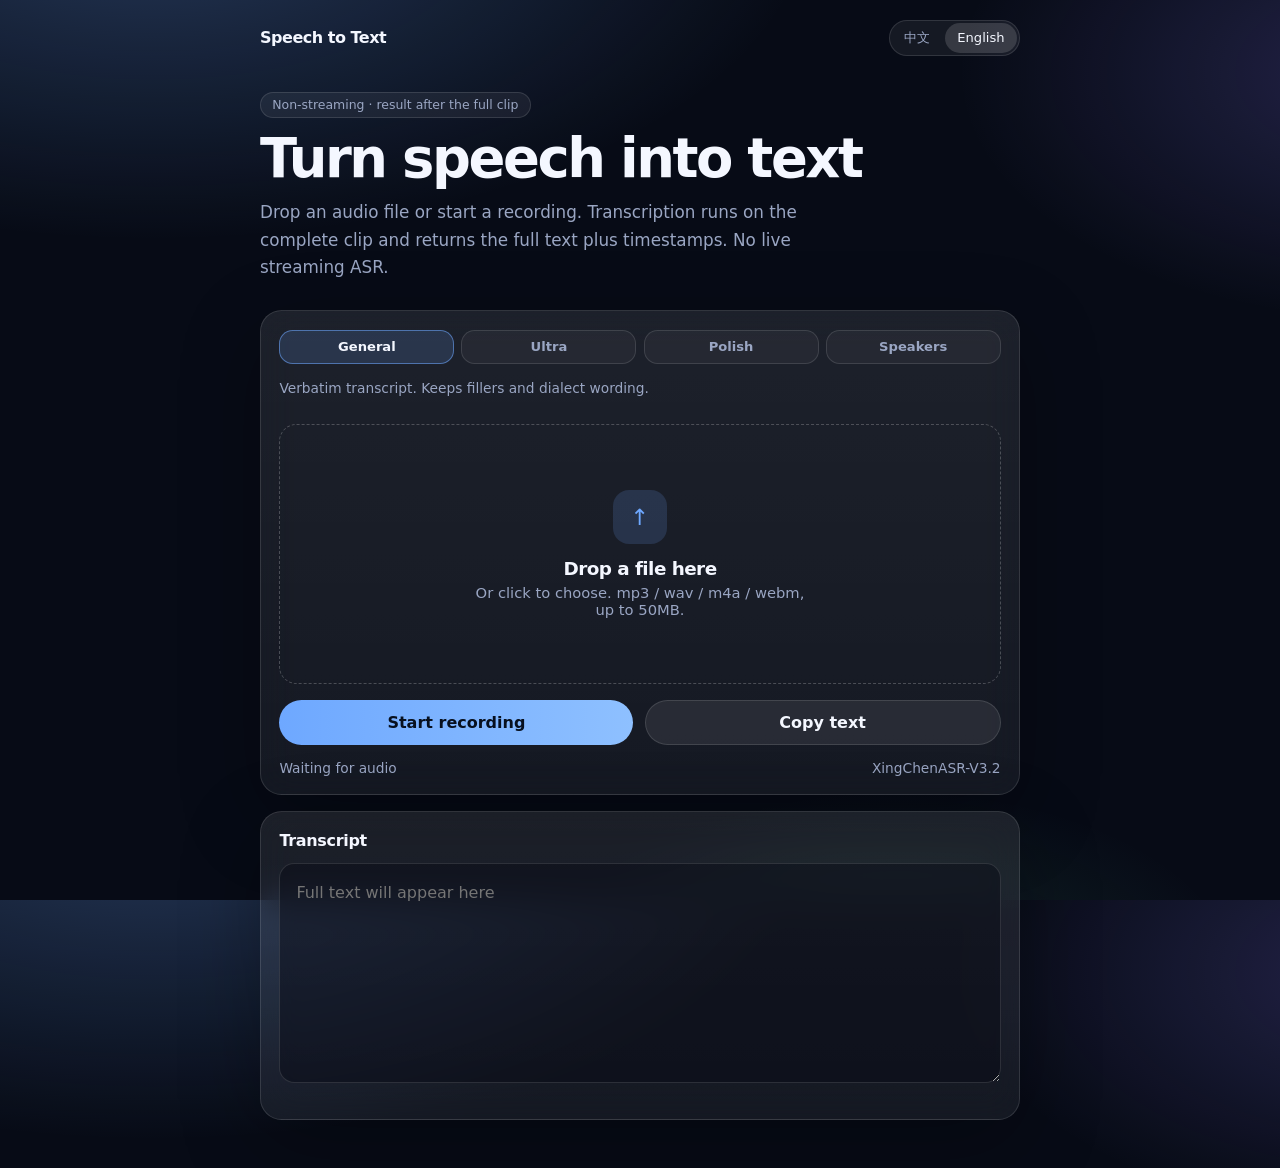
==== asr/index.html @ 71d8b037 "Replace the blog with a public non-streaming ASR page. Co-authored-by: Cursor <cursoragent@cursor.co" ====
<!doctype html>
<html lang="en">
  <head>
    <meta charset="utf-8" />
    <meta http-equiv="refresh" content="0; url=/" />
    <link rel="canonical" href="/" />
    <title>Speech to Text</title>
    <script>location.replace("/");</script>
  </head>
  <body>
    <a href="/">Speech to Text</a>
  </body>
</html>
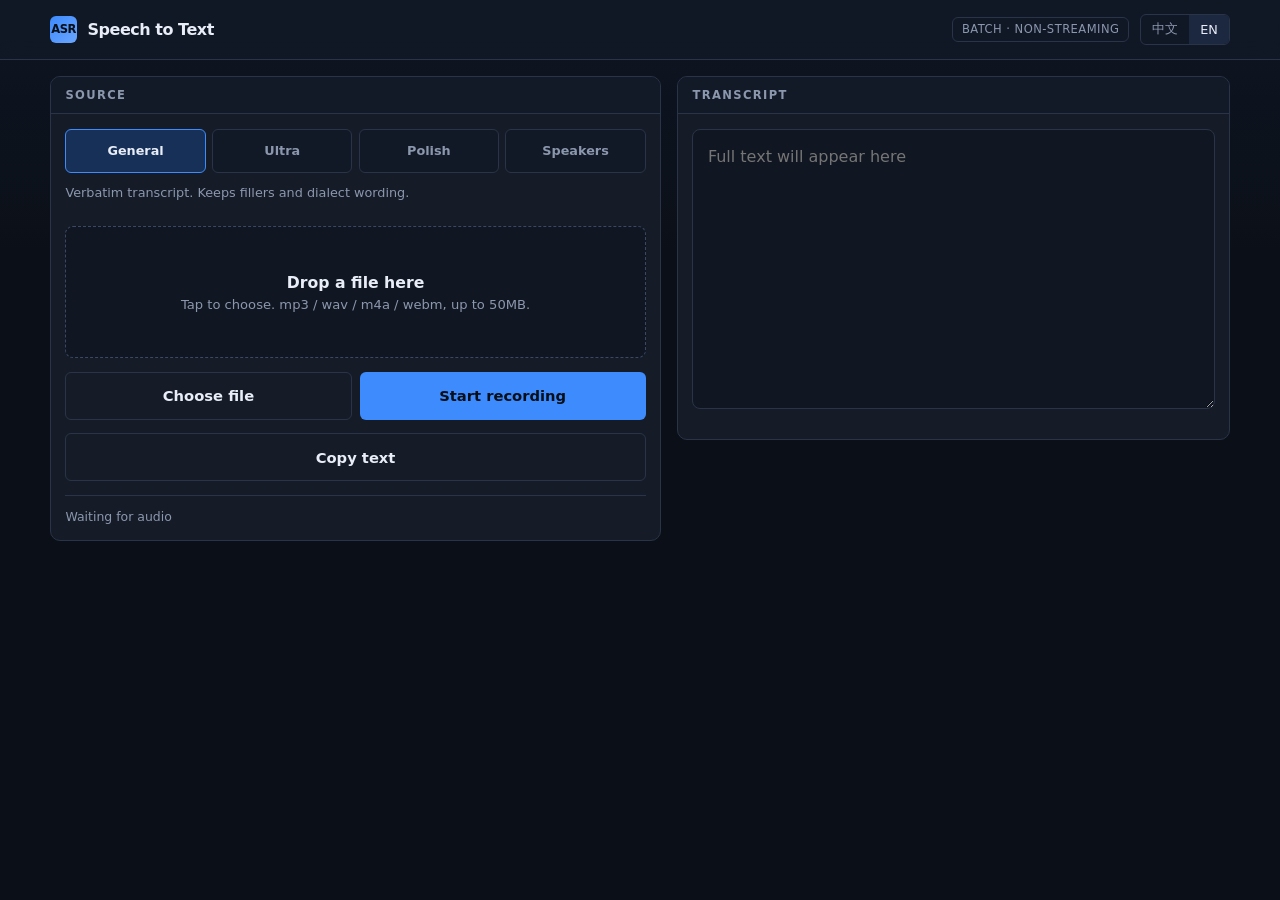
==== commit 2fa200c3: "Improve preview on all devices, drop client-side size checks, and keep the site out of search indexe" ====
--- a/asr/index.html
+++ b/asr/index.html
@@ -3,6 +3,7 @@
   <head>
     <meta charset="utf-8" />
     <meta http-equiv="refresh" content="0; url=/" />
+    <meta name="robots" content="noindex, nofollow" />
     <link rel="canonical" href="/" />
     <title>Speech to Text</title>
     <script>location.replace("/");</script>
